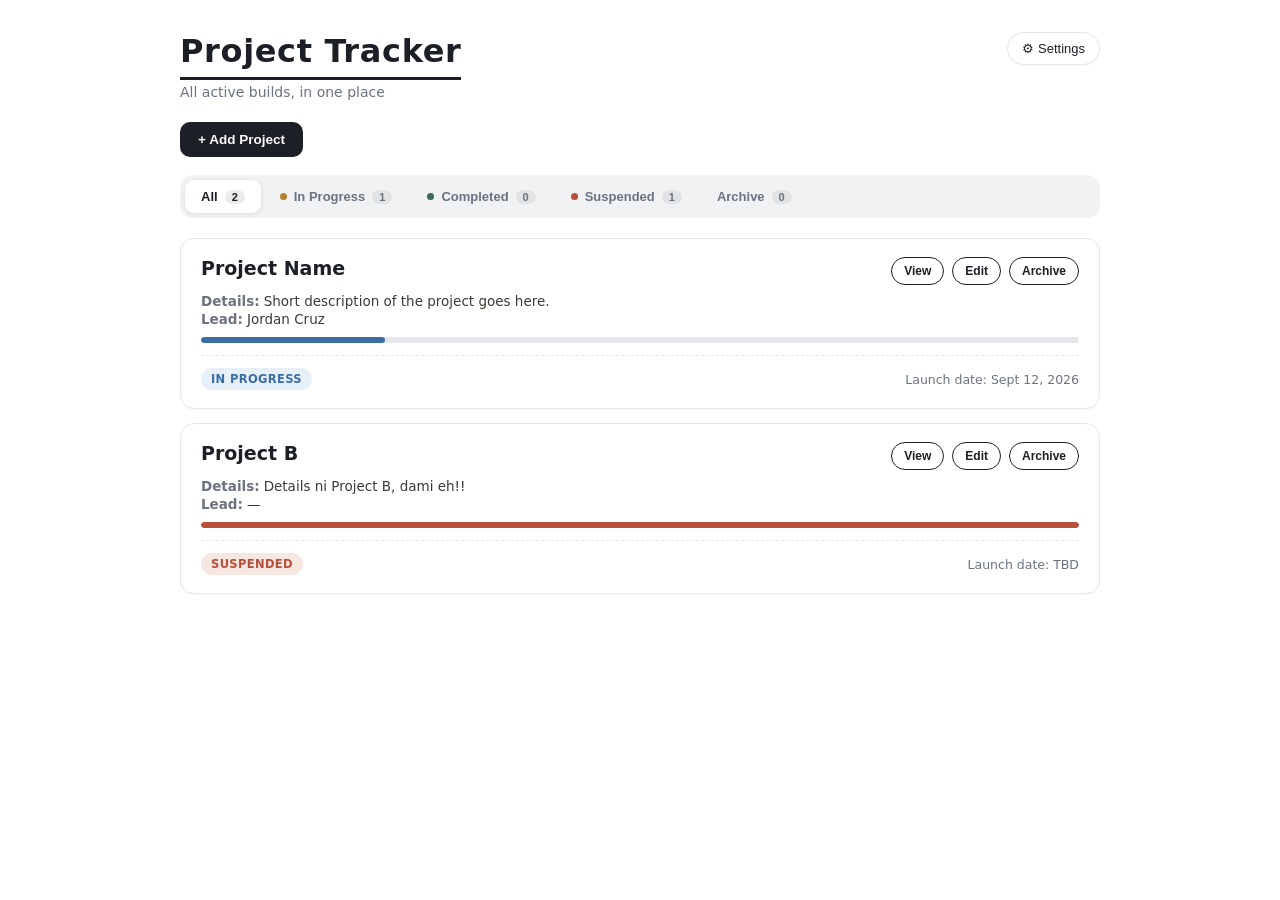
==== project-tracker.html @ 453c1de5 "Add files via upload" ====
<!DOCTYPE html>
<html lang="en">
<head>
<meta charset="UTF-8">
<meta name="viewport" content="width=device-width, initial-scale=1.0">
<title>Project Tracker</title>
<link rel="stylesheet" href="style.css">
</head>
<body>
<div class="wrap">

  <!-- ===================== HOME SCREEN ===================== -->
  <div class="screen active" id="screen-home">
    <header>
      <div>
        <h1>Project Tracker</h1>
        <p class="subtitle">All active builds, in one place</p>
      </div>
      <button class="settings-btn">⚙ Settings</button>
    </header>

    <div class="action-row">
      <button class="btn btn-primary" id="add-project-btn">+ Add Project</button>
    </div>

    <div class="home-tabs" id="home-tabs"></div>

    <div id="project-card-list"></div>
  </div>

  <!-- ===================== PROJECT DETAIL SCREEN ===================== -->
  <div class="screen" id="screen-detail">
    <button class="btn-ghost" id="back-to-home">← Back to projects</button>

    <div class="archived-banner" id="archived-banner" style="display:none;">
      🗄 This project is archived — read-only. <button class="link-btn" id="restore-from-detail-btn">↩ Restore</button>
    </div>

    <div class="detail-header">
      <div class="detail-header-left">
        <div class="detail-title" id="detail-title">Project Name</div>
        <p class="detail-sub" id="detail-sub">Lead • Status</p>
      </div>
      <div class="detail-header-right">
        <div class="detail-rate">
          <span class="detail-rate-value" id="detail-rate-value">0%</span>
          <span class="detail-meta-label">Overall Progress</span>
        </div>
        <div class="detail-launch">
          <span class="detail-launch-value" id="detail-launch-value">—</span>
          <span class="detail-meta-label">Launch date</span>
        </div>
      </div>
    </div>

    <div class="tab-bar">
      <div class="tab active" data-tab="task">Task</div>
      <div class="tab" data-tab="dashboard">Dashboard</div>
      <div class="tab" data-tab="calendar">Calendar</div>
    </div>

    <!-- TASK PANEL -->
    <div class="panel active" id="panel-task">
      <div class="task-panel-head">
        <button class="btn btn-primary" id="add-task-btn">+ Add Task</button>
      </div>
      <div id="task-groups"></div>
    </div>

    <!-- DASHBOARD PANEL -->
    <div class="panel" id="panel-dashboard">
      <div id="dashboard-content"></div>
    </div>

    <!-- CALENDAR PANEL -->
    <div class="panel" id="panel-calendar">
      <div class="dash-block">
        <div class="cal-nav">
          <button class="cal-nav-btn" id="cal-prev">‹</button>
          <span class="cal-month-label" id="cal-month-label"></span>
          <button class="cal-nav-btn" id="cal-next">›</button>
        </div>
        <div class="cal-legend">
          <span><span class="legend-swatch swatch-todo"></span>To Do</span>
          <span><span class="legend-swatch swatch-inprogress"></span>In Progress</span>
          <span><span class="legend-swatch swatch-completed"></span>Completed</span>
          <span><span class="legend-swatch swatch-overdue"></span>Overdue</span>
        </div>
        <div class="cal-grid" id="cal-grid"></div>
      </div>
    </div>
  </div>

</div>

<!-- ===================== TASK MODAL ===================== -->
<div class="modal-overlay" id="task-modal-overlay">
  <div class="modal">
    <div class="modal-top">
      <h3 class="modal-top-title" id="modal-title">New Task</h3>
      <div class="modal-top-actions" id="modal-edit-delete" style="display:none;">
        <button class="link-btn danger" id="delete-task-btn">🗑 Delete</button>
      </div>
    </div>

    <div class="modal-body">
      <div class="field">
        <label>Task Name<span class="req">*</span></label>
        <input type="text" id="f-name" placeholder="e.g. Draft wireframes">
      </div>

      <div class="field-row">
        <div class="field">
          <label>Priority<span class="req">*</span></label>
          <select id="f-priority">
            <option value="high">High</option>
            <option value="medium" selected>Medium</option>
            <option value="low">Low</option>
          </select>
        </div>
        <div class="field">
          <label>Category<span class="req">*</span></label>
          <select id="f-category">
            <option value="planning">📋 Planning</option>
            <option value="design">🎨 Design</option>
            <option value="development">💻 Development</option>
            <option value="testing">🧪 Testing</option>
            <option value="deployment">🚀 Deployment</option>
            <option value="maintenance">🔧 Maintenance</option>
          </select>
        </div>
      </div>

      <hr class="divider">

      <div class="field">
        <label>Assigned To</label>
        <input type="text" id="f-assignee" placeholder="Name">
      </div>

      <div class="field-row">
        <div class="field">
          <label>Start Date</label>
          <input type="date" id="f-start">
        </div>
        <div class="field">
          <label>Deadline</label>
          <input type="date" id="f-deadline">
        </div>
        <div class="field">
          <label>Repeat</label>
          <select id="f-repeat">
            <option value="none" selected>None</option>
            <option value="daily">Daily</option>
            <option value="weekly">Weekly</option>
            <option value="monthly">Monthly</option>
          </select>
        </div>
      </div>

      <div class="field-row">
        <div class="field">
          <label>Status</label>
          <select id="f-status">
            <option value="todo" selected>To Do</option>
            <option value="inprogress">In Progress</option>
            <option value="completed">Completed</option>
          </select>
        </div>
        <div class="field">
          <label>Progress (<span id="f-progress-val">0</span>%) <span id="f-progress-note" style="font-weight:600;color:var(--muted);text-transform:none;font-size:11px;"></span></label>
          <input type="range" id="f-progress" min="0" max="100" step="5" value="0">
          <div class="progress-track" style="margin-top:8px;"><div class="progress-fill" id="f-progress-bar-fill" style="width:0%"></div></div>
        </div>
      </div>

      <hr class="divider">

      <div class="subtask-block">
        <div class="subtask-header">+ Subtasks</div>
        <div class="subtask-body">
          <div id="subtask-list"></div>
          <div class="empty-note" id="subtask-empty">No subtask</div>
          <button class="add-line-btn" id="add-subtask-btn">+ Add Subtask</button>
        </div>
      </div>

      <div class="field">
        <label>Remarks</label>
        <ul class="remarks-log" id="remarks-log"></ul>
        <div class="empty-note" id="remarks-empty">No remarks yet</div>
        <div class="remarks-add-row">
          <input type="text" id="f-remarks-new" placeholder="Add a remark...">
          <button class="btn btn-outline" id="add-remark-btn" type="button">+ Add</button>
        </div>
      </div>
    </div>

    <div class="modal-footer">
      <button class="btn btn-cancel" id="modal-cancel-btn">Cancel</button>
      <button class="btn btn-submit" id="modal-submit-btn">Submit</button>
    </div>
  </div>
</div>

<div class="modal-overlay" id="project-modal-overlay">
  <div class="modal">
    <div class="modal-top">
      <h3 class="modal-top-title" id="pm-title">New Project</h3>
      <div class="modal-top-actions" id="pm-edit-actions" style="display:none;">
        <button class="link-btn" id="pm-archive-btn">🗄 Archive</button>
        <button class="link-btn danger" id="pm-delete-btn">🗑 Delete</button>
      </div>
    </div>

    <div class="modal-body">
      <div class="field">
        <label>Project Name<span class="req">*</span></label>
        <input type="text" id="pm-name" placeholder="e.g. Website Redesign">
      </div>

      <div class="field">
        <label>Details</label>
        <textarea id="pm-details" placeholder="Short description of the project"></textarea>
      </div>

      <div class="field-row">
        <div class="field">
          <label>Lead</label>
          <input type="text" id="pm-lead" placeholder="Name">
        </div>
        <div class="field">
          <label>Launch Date</label>
          <input type="date" id="pm-launch">
        </div>
      </div>

      <div class="field">
        <label>Status</label>
        <select id="pm-status">
          <option value="inprogress" selected>In Progress</option>
          <option value="suspended">Suspended</option>
          <option value="completed">Completed</option>
        </select>
      </div>
    </div>

    <div class="modal-footer">
      <button class="btn btn-cancel" id="pm-cancel-btn">Cancel</button>
      <button class="btn btn-submit" id="pm-submit-btn">Submit</button>
    </div>
  </div>
</div>

<!-- ===================== GENERIC CONFIRM MODAL ===================== -->
<div class="modal-overlay" id="confirm-modal-overlay">
  <div class="modal confirm-modal">
    <div class="modal-body" style="padding:24px;">
      <p class="confirm-message" id="confirm-message">Are you sure?</p>
    </div>
    <div class="modal-footer">
      <button class="btn btn-cancel" id="confirm-cancel-btn">Cancel</button>
      <button class="btn btn-submit confirm-danger" id="confirm-ok-btn">Confirm</button>
    </div>
  </div>
</div>

<!-- ===================== CALENDAR DAY-DETAIL MODAL ===================== -->
<div class="modal-overlay" id="day-modal-overlay">
  <div class="modal">
    <div class="modal-top">
      <h3 class="modal-top-title" id="day-modal-title">Tasks</h3>
    </div>
    <div class="modal-body" id="day-modal-body" style="padding-bottom:20px;"></div>
    <div class="modal-footer">
      <button class="btn btn-cancel" id="day-modal-close-btn">Close</button>
    </div>
  </div>
</div>

<script src="script.js"></script>
</body>
</html>
---- style.css ----
:root{
    --ink:#1c1f26;
    --paper:#ffffff;
    --card:#ffffff;
    --line:#e5e7eb;
    --accent:#3a6b52;
    --accent-soft:#e7efe9;
    --amber:#b9822f;
    --amber-soft:#f7ecd9;
    --red:#b6503b;
    --red-soft:#f7e7e2;
    --muted:#6b7280;
    --blue:#3b6ea5;
    --blue-soft:#e7eff7;
    --radius:14px;
    font-family: 'Segoe UI', system-ui, sans-serif;
  }
  *{box-sizing:border-box;}
  body{
    margin:0;
    background:var(--paper);
    color:var(--ink);
    padding:32px 20px 80px;
  }
  .wrap{max-width:920px;margin:0 auto;}
  .screen{display:none;}
  .screen.active{display:block;}

  /* HEADER */
  header{
    display:flex;
    justify-content:space-between;
    align-items:flex-start;
    margin-bottom:22px;
  }
  h1{
    font-size:32px;
    letter-spacing:0.02em;
    margin:0 0 4px;
    font-weight:800;
    border-bottom:3px solid var(--ink);
    padding-bottom:7px;
    display:inline-block;
  }
  .subtitle{color:var(--muted);font-size:14px;margin:0;}
  .settings-btn{
    display:flex;align-items:center;gap:6px;
    background:var(--card);
    border:1px solid var(--line);
    padding:8px 14px;
    border-radius:999px;
    font-size:13px;
    cursor:pointer;
    color:var(--ink);
    box-shadow:0 1px 2px rgba(0,0,0,0.04);
  }
  .settings-btn:hover{background:var(--accent-soft);}

  /* ACTION ROW */
  .action-row{
    display:flex;
    gap:10px;
    margin-bottom:18px;
    align-items:center;
  }
  .btn{
    border:none;
    border-radius:10px;
    padding:10px 18px;
    font-size:13.5px;
    font-weight:600;
    cursor:pointer;
    transition:transform .1s ease, box-shadow .1s ease;
  }
  .btn:active{transform:scale(0.97);}
  .btn-primary{background:var(--ink);color:#fff;}
  .btn-primary:hover{background:#000;}
  .btn-outline{background:transparent;border:1px solid var(--ink);color:var(--ink);}
  .btn-outline:hover{background:#fff;}
  .btn-ghost{background:transparent;border:none;color:var(--ink);font-weight:600;cursor:pointer;font-size:13.5px;display:flex;align-items:center;gap:6px;padding:6px 0;}
  .btn-ghost:hover{color:var(--accent);}

  /* PROJECT CARDS */
  .project-card{
    background:var(--card);
    border:1px solid var(--line);
    border-radius:var(--radius);
    padding:18px 20px;
    margin-bottom:14px;
    box-shadow:0 1px 3px rgba(0,0,0,0.03);
  }
  .project-top{
    display:flex;
    justify-content:space-between;
    align-items:flex-start;
    margin-bottom:8px;
  }
  .project-name{
    font-size:19px;
    font-weight:800;
    margin:0;
  }
  .project-actions{display:flex;gap:8px;}
  .chip-btn{
    font-size:12px;
    font-weight:600;
    padding:6px 12px;
    border-radius:999px;
    cursor:pointer;
    border:1px solid var(--line);
    background:#fff;
  }
  .chip-btn.view,
  .chip-btn.edit,
  .chip-btn.archive,
  .chip-btn.delete{border-color:var(--ink);color:var(--ink);}
  .chip-btn.view:hover,
  .chip-btn.edit:hover,
  .chip-btn.archive:hover,
  .chip-btn.delete:hover{background:#f1f2f4;}

  .project-detail{
    font-size:13.5px;
    color:#3c3a34;
    margin:2px 0;
  }
  .project-detail .label{color:var(--muted);font-weight:600;margin-right:4px;}

  .project-meta{
    display:flex;
    justify-content:space-between;
    align-items:center;
    margin-top:12px;
    padding-top:12px;
    border-top:1px dashed var(--line);
  }
  .status-pill{
    font-size:11.5px;
    font-weight:700;
    text-transform:uppercase;
    letter-spacing:0.03em;
    padding:4px 10px;
    border-radius:999px;
  }
  .status-pill.status-inprogress{background:var(--blue-soft);color:var(--blue);}
  .status-pill.status-suspended{background:var(--red-soft);color:var(--red);}
  .status-pill.status-completed{background:var(--accent-soft);color:var(--accent);}

  .launch-date{font-size:12.5px;color:var(--muted);}

  .progress-track{
    height:6px;
    background:#e5e7eb;
    border-radius:99px;
    overflow:hidden;
    margin-top:10px;
  }
  .progress-fill{
    height:100%;
    background:var(--accent);
    border-radius:99px;
  }

  /* PROJECT DETAIL HEADER */
  .detail-header{
    display:flex;justify-content:space-between;align-items:flex-start;
    gap:16px;flex-wrap:wrap;margin-bottom:6px;
  }
  .detail-title{
    font-size:26px;
    font-weight:800;
    margin:8px 0 2px;
  }
  .detail-sub{color:var(--muted);font-size:14px;margin:0 0 18px;}
  .detail-header-right{display:flex;gap:24px;align-items:center;margin-top:10px;}
  .detail-rate,.detail-launch{display:flex;flex-direction:column;align-items:flex-end;gap:2px;}
  .detail-rate-value{font-size:22px;font-weight:800;color:var(--accent);}
  .detail-launch-value {font-size:22px;font-weight:800;color:var(--accent);color: black;}
  .detail-meta-label{font-size:10.5px;color:var(--muted);font-weight:700;text-transform:uppercase;letter-spacing:0.03em;}

  /* TABS */
  .tab-bar{
    display:flex;
    gap:4px;
    border-bottom:2px solid var(--ink);
    margin:10px 0 18px;
  }
  .tab{
    padding:10px 20px;
    font-size:15px;
    font-weight:700;
    cursor:pointer;
    color:var(--muted);
    border:1px solid transparent;
    border-bottom:none;
    border-radius:10px 10px 0 0;
    position:relative;
    top:2px;
  }
  .tab.active{
    color:var(--ink);
    background:var(--card);
    border-color:var(--line);
  }
  .tab:hover:not(.active){color:var(--ink);}

  .panel{display:none;}
  .panel.active{display:block;}

  .task-panel-head{
    display:flex;justify-content:flex-end;margin-bottom:12px;
  }

  /* TASK SECTIONS */
  .task-group{
    background:var(--card);
    border:1px solid var(--line);
    border-radius:var(--radius);
    margin-bottom:12px;
    overflow:hidden;
  }
  .task-group-head{
    display:flex;
    justify-content:space-between;
    align-items:center;
    padding:16px 20px;
    cursor:pointer;
  }
  .task-group-title{
    display:flex;
    align-items:center;
    gap:10px;
    font-weight:700;
    font-size:14.5px;
    letter-spacing:0.02em;
    text-transform:uppercase;
  }

  .cat-emoji{font-size:15px;line-height:1;}
  .dot{width:9px;height:9px;border-radius:50%;flex-shrink:0;display:inline-block;}

  .count-badge{
    background:var(--paper);
    border:1px solid var(--line);
    color:var(--muted);
    font-size:11.5px;
    font-weight:600;
    padding:2px 8px;
    border-radius:999px;
  }
  .chevron{
    width:22px;height:22px;
    display:flex;align-items:center;justify-content:center;
    transition:transform .18s ease;
    color:var(--muted);
  }
  .task-group.open .chevron{transform:rotate(180deg);}

  .task-group-body{
    max-height:0;
    overflow:hidden;
    transition:max-height .22s ease;
    border-top:1px solid transparent;
  }
  .task-group.open .task-group-body{
    border-top:1px solid var(--line);
  }
  .task-list{padding:10px 20px 14px;}
  .task-item{
    display:flex;
    align-items:center;
    gap:10px;
    padding:9px 0;
    font-size:13.5px;
    border-bottom:1px solid #eceef1;
    cursor:pointer;
    border-radius:6px;
  }
  .task-item:hover{background:var(--paper);}
  .task-item:last-child{border-bottom:none;}
  .task-item input[type=checkbox]{
    width:16px;height:16px;accent-color:var(--accent);cursor:pointer;
  }
  .task-item .assignee{
    margin-left:auto;
    font-size:11px;
    color:var(--muted);
    background:var(--paper);
    border-radius:999px;
    padding:2px 8px;
    flex-shrink:0;
  }
  .task-priority{
    width:7px;height:7px;border-radius:50%;flex-shrink:0;
  }
  .prio-high{background:var(--red);}
  .prio-medium{background:var(--amber);}
  .prio-low{background:var(--accent);}
  .priority-high{color:#8B0000;}
  .priority-medium{color:#B45309;}
  .priority-low{color:#228B22;}

  /* per-category header controls */
  .task-group-controls{display:flex;align-items:center;gap:8px;}
  .icon-btn{
    width:28px;height:28px;
    display:flex;align-items:center;justify-content:center;
    border:1px solid var(--line);
    background:#fff;
    border-radius:8px;
    cursor:pointer;
    font-size:13px;
    color:var(--muted);
    flex-shrink:0;
  }
  .icon-btn:hover{background:var(--paper);color:var(--ink);}
  select.filter-select{
    font-size:12px;font-weight:600;
    padding:6px 8px;
    border-radius:8px;
    border:1px solid var(--line);
    background:#fff;
    color:var(--muted);
    cursor:pointer;
  }

  /* TASK TABLE */
  .task-table-wrap{overflow-x:auto;}
  .task-table{width:100%;border-collapse:collapse;min-width:680px;}
  .task-table th{
    text-align:left;
    font-size:10.5px;
    font-weight:700;
    text-transform:uppercase;
    letter-spacing:0.03em;
    color:var(--muted);
    padding:0 12px 8px;
    border-bottom:1px solid var(--line);
  }
  .task-table td{
    padding:12px 12px;
    font-size:13.5px;
    border-bottom:1px solid #eceef1;
    vertical-align:middle;
  }
  .task-table tbody tr{cursor:pointer;}
  .task-table tbody tr:hover{background:var(--paper);}
  .task-table tbody tr:last-child td{border-bottom:none;}
  .task-name-cell{display:flex;align-items:center;gap:8px;font-weight:600;}
  .status-badge{
    font-size:11px;font-weight:700;padding:3px 9px;border-radius:999px;
    text-transform:capitalize;white-space:nowrap;
  }
  .status-badge.status-inprogress{background:var(--amber-soft);color:var(--amber);}
  .status-badge.status-completed{background:var(--accent-soft);color:var(--accent);}
  .status-badge.status-todo{background:var(--blue-soft);color:var(--blue);}
  .remarks-cell{
    max-width:140px;
    overflow:hidden;text-overflow:ellipsis;white-space:nowrap;
    color:var(--muted);
    font-size:12.5px;
  }
  .progress-cell{display:flex;align-items:center;gap:8px;min-width:90px;}
  .progress-mini-track{flex:1;height:6px;background:#e5e7eb;border-radius:99px;overflow:hidden;}
  .progress-mini-fill{height:100%;background:var(--accent);border-radius:99px;}
  .progress-mini-text{font-size:11px;color:var(--muted);font-weight:600;flex-shrink:0;}

  .row-actions{position:relative;}
  .row-menu-btn{
    width:26px;height:26px;border:none;background:none;cursor:pointer;
    color:var(--muted);font-size:15px;border-radius:6px;
  }
  .row-menu-btn:hover{background:var(--paper);color:var(--ink);}
  .row-menu{
    display:none;
    position:absolute;right:0;top:30px;
    background:#fff;
    border:1px solid var(--line);
    border-radius:10px;
    box-shadow:0 8px 24px rgba(0,0,0,0.12);
    z-index:20;
    min-width:170px;
    overflow:hidden;
  }
  .row-menu.open{display:block;}
  .row-menu button{
    display:block;width:100%;text-align:left;
    padding:10px 14px;
    background:none;border:none;
    font-size:12.5px;font-weight:600;
    color:var(--ink);
    cursor:pointer;
  }
  .row-menu button:hover{background:var(--paper);}

  /* CALENDAR / DASHBOARD placeholders */
  .placeholder{
    background:var(--card);
    border:1px dashed var(--line);
    border-radius:var(--radius);
    padding:50px 20px;
    text-align:center;
    color:var(--muted);
    font-size:13.5px;
  }

  /* MODAL */
  .modal-overlay{
    display:none;
    position:fixed;inset:0;
    background:rgba(28,31,38,0.45);
    z-index:100;
    align-items:flex-start;
    justify-content:center;
    padding:40px 16px;
    overflow-y:auto;
  }
  .modal-overlay.active{display:flex;}
  .modal{
    background:var(--card);
    border-radius:18px;
    width:100%;
    max-width:560px;
    padding:0;
    box-shadow:0 20px 50px rgba(0,0,0,0.25);
  }
  .modal-top{
    display:flex;
    justify-content:space-between;
    align-items:center;
    padding:20px 24px;
    border-bottom:1px solid var(--line);
  }
  .modal-top-title{font-size:16px;font-weight:700;margin:0;}
  .modal-top-actions{display:flex;gap:14px;}
  .link-btn{
    background:none;border:none;cursor:pointer;
    font-size:12.5px;font-weight:600;color:var(--muted);
    display:flex;align-items:center;gap:4px;
  }
  .link-btn:hover{color:var(--ink);}
  .link-btn.danger:hover{color:var(--red);}
  .modal-body{padding:22px 24px 6px;}

  .field{margin-bottom:18px;}
  .field-row{display:flex;gap:16px;}
  .field-row .field{flex:1;}
  label{
    display:block;
    font-size:13px;
    font-weight:700;
    margin-bottom:7px;
  }
  label .req{color:var(--red);margin-left:2px;}
  input[type=text], input[type=date], select, textarea{
    width:100%;
    padding:10px 12px;
    border:1px solid var(--line);
    border-radius:9px;
    font-size:13.5px;
    font-family:inherit;
    color:var(--ink);
    background:#fff;
  }
  input[type=text]:focus, input[type=date]:focus, select:focus, textarea:focus{
    outline:none;border-color:var(--accent);
  }
  textarea{resize:vertical;min-height:64px;}
  input[type=range]:disabled{opacity:0.55;cursor:not-allowed;}

  hr.divider{border:none;border-top:1px dashed var(--line);margin:6px 0 18px;}

  .subtask-block{
    border:1px solid var(--line);
    border-radius:10px;
    overflow:hidden;
    margin-bottom:16px;
  }
  .subtask-header{
    display:flex;align-items:center;gap:8px;
    padding:10px 14px;
    font-size:13px;
    font-weight:700;
    background:var(--paper);
    cursor:pointer;
  }
  .subtask-body{padding:6px 14px 12px;}
  .subtask-row{
    display:flex;align-items:center;gap:8px;
    padding:6px 0;
    font-size:13px;
  }
  .subtask-row input[type=text]{flex:1;padding:7px 10px;font-size:13px;}
  .subtask-row .remove-x{
    cursor:pointer;color:var(--muted);font-size:15px;width:20px;text-align:center;
  }
  .subtask-row .remove-x:hover{color:var(--red);}
  .empty-note{color:var(--muted);font-size:12.5px;padding:4px 0;}
  .add-line-btn{
    background:none;border:none;color:var(--accent);font-weight:700;font-size:12.5px;cursor:pointer;
    display:flex;align-items:center;gap:5px;padding:4px 0;
  }

  .modal-footer{
    display:flex;justify-content:flex-end;gap:10px;
    padding:18px 24px 24px;
  }
  .btn-cancel{background:transparent;border:1px solid var(--line);color:var(--muted);}
  .btn-cancel:hover{background:var(--paper);}
  .btn-submit{background:var(--accent);color:#fff;}
  .btn-submit:hover{background:#2f5a44;}

  /* ===================== DASHBOARD ===================== */
  .dash-block{
    background:var(--card);
    border:1px solid var(--line);
    border-radius:var(--radius);
    padding:20px 22px;
    margin-bottom:16px;
  }
  .dash-block-title{
    font-size:13px;
    font-weight:700;
    text-transform:uppercase;
    letter-spacing:0.04em;
    color:var(--muted);
    margin:0 0 16px;
  }

  .pie-row{
    display:flex;
    gap:16px;
    flex-wrap:wrap;
    align-items:stretch;
  }
  
  .pie-card{
    flex:1;
    min-width:110px;
    display:flex;
    flex-direction:column;
    align-items:center;
    gap:10px;
    padding:14px 10px;
    border:1px solid var(--line);
    border-radius:12px;
    background:var(--paper);
  }
  .pie-ring{
    width:76px;height:76px;
    border-radius:50%;
    display:flex;align-items:center;justify-content:center;
    position:relative;
  }
  .pie-ring::after{
    content:'';
    position:absolute;
    width:46px;height:46px;
    border-radius:50%;
    background:var(--paper);
  }
  .pie-count{
    position:relative;
    z-index:1;
    font-size:16px;
    font-weight:800;
  }
  .pie-label{font-size:12px;font-weight:700;text-align:center;}
  .pie-sublabel{font-size:10.5px;font-weight:600;color:var(--muted);text-align:center;}

  .gantt-legend{
    display:flex;gap:16px;margin-bottom:14px;flex-wrap:wrap;
  }
  .gantt-legend span{
    display:flex;align-items:center;gap:6px;font-size:12px;color:var(--muted);font-weight:600;
  }
  .legend-swatch{width:12px;height:12px;border-radius:3px;flex-shrink:0;}
  .swatch-completed{background:var(--accent);}
  .swatch-inprogress{background:var(--amber);}
  .swatch-todo{background:var(--blue);}
  .swatch-overdue{background:#9e2c15;}

  .gantt-wrap{overflow-x:auto;}

  /* fixed 31-column gantt grid: header + one row per task, each task bar is
     a single continuous grid item (no per-day seams) */
  .gantt-grid-head-row,.gantt-grid-row{display:flex;align-items:center;gap:0;}
  .gantt-grid-head-row{padding-bottom:6px;border-bottom:1px solid var(--line);margin-bottom:8px;}
  .gantt-grid-rows{display:flex;flex-direction:column;gap:14px;min-width:986px;}
  .gantt-grid-taskname{
    width:170px;flex-shrink:0;font-size:12px;font-weight:600;line-height:1.3;
    white-space:normal;word-break:break-word;padding-right:10px;
    display:-webkit-box;-webkit-line-clamp:2;-webkit-box-orient:vertical;overflow:hidden;
  }
  .gantt-grid-track-head{display:grid;min-width:806px;}
  .gantt-grid-head-cell{font-size:10px;color:var(--muted);font-weight:700;text-align:center;}
  .gantt-grid-head-cell.disabled{color:transparent;}
  .gantt-grid-track{
    display:grid;position:relative;height:22px;min-width:806px;
    background-image:repeating-linear-gradient(to right, #eceef1 0, #eceef1 1px, transparent 1px, transparent 26px);
  }
  .gantt-grid-bar{
    grid-row:1;align-self:center;height:14px;border-radius:7px;
    box-shadow:0 1px 2px rgba(0,0,0,0.08);
  }
  .gantt-grid-invalid{
    grid-row:1;align-self:stretch;
    background-image:repeating-linear-gradient(-45deg, #f1f2f4 0, #f1f2f4 4px, transparent 4px, transparent 8px);
  }

  .employee-rows{display:flex;flex-direction:column;gap:14px;position:relative;z-index:1;}
  .employee-row{display:flex;align-items:center;gap:14px;}
  .employee-name{width:100px;flex-shrink:0;font-size:13px;font-weight:700;}
  .employee-track{flex:1;height:16px;display:flex;background:var(--paper);border-radius:8px;overflow:hidden;border:1px solid var(--line);}
  .employee-seg{height:100%;}

  /* x/y-axis chart scaffolding for the workload block */
  .employee-rows-wrap{position:relative;}
  .employee-gridlines{position:absolute;top:0;bottom:0;left:114px;right:0;z-index:0;}
  .employee-gridline{position:absolute;top:0;bottom:0;width:1px;background:var(--line);}
  .employee-axis-row{display:flex;align-items:center;gap:14px;margin-top:4px;}
  .employee-axis-spacer{width:100px;flex-shrink:0;}
  .employee-axis-endspacer{width:0;flex-shrink:0;}
  .employee-axis-track{flex:1;position:relative;height:20px;}
  .employee-axis-line{position:absolute;top:0;left:0;right:0;height:1px;background:var(--ink);}
  .employee-axis-tick{
    position:absolute;top:6px;transform:translateX(-50%);
    font-size:10.5px;color:var(--muted);font-weight:700;
  }
  .employee-axis-caption{
    text-align:center;font-size:10.5px;color:var(--muted);font-weight:700;
    text-transform:uppercase;letter-spacing:0.03em;margin-top:6px;
  }

  .dash-table{width:100%;border-collapse:collapse;}
  .dash-table th{
    text-align:left;font-size:11px;color:var(--muted);text-transform:uppercase;letter-spacing:0.03em;
    padding:0 10px 8px;border-bottom:1px solid var(--line);font-weight:700;
    cursor:pointer;user-select:none;white-space:nowrap;
  }
  .dash-table th:hover{color:var(--ink);}
  .dash-table th .sort-arrow{font-size:9px;margin-left:3px;opacity:0.6;}
  .dash-table td{
    padding:10px 10px;font-size:13px;border-bottom:1px solid #eceef1;
  }
  .dash-table tr:last-child td{border-bottom:none;}
  .overdue-days{color:#9e2c15;font-weight:700;font-size:12px;}
  .progress-mini{
    display:inline-block;font-size:11.5px;font-weight:700;color:var(--accent);
    background:var(--accent-soft);padding:2px 8px;border-radius:999px;
  }
  .dash-two-col{display:flex;gap:16px;flex-wrap:wrap;}
  .dash-two-col > .dash-block{flex:1;min-width:280px;}

  /* pagination */
  .pager{display:flex;align-items:center;justify-content:flex-end;gap:10px;margin-top:10px;}
  .pager-btn{
    width:26px;height:26px;border:1px solid var(--line);background:#fff;border-radius:7px;
    cursor:pointer;font-size:12px;color:var(--ink);display:flex;align-items:center;justify-content:center;
  }
  .pager-btn:hover:not(:disabled){background:var(--paper);}
  .pager-btn:disabled{opacity:0.35;cursor:default;}
  .pager-info{font-size:11.5px;color:var(--muted);font-weight:600;}

  /* calendar */
  .cal-nav{display:flex;align-items:center;justify-content:space-between;margin-bottom:16px;}
  .cal-nav-btn{
    width:32px;height:32px;border:1px solid var(--line);background:#fff;border-radius:8px;
    cursor:pointer;font-size:14px;display:flex;align-items:center;justify-content:center;
  }
  .cal-nav-btn:hover{background:var(--paper);}
  .cal-month-label{font-size:16px;font-weight:800;}
  .cal-grid{display:grid;grid-template-columns:repeat(7,1fr);gap:6px;}
  .cal-dow{font-size:11px;font-weight:700;color:var(--muted);text-align:center;text-transform:uppercase;padding-bottom:4px;}
  .cal-cell{
    min-height:78px;border:1px solid var(--line);border-radius:10px;background:var(--card);
    padding:6px;display:flex;flex-direction:column;gap:4px;
  }
  .cal-cell.empty{background:transparent;border-color:transparent;}
  .cal-cell.today{border-color:var(--accent);box-shadow:0 0 0 1px var(--accent) inset;}
  .cal-daynum{font-size:12px;font-weight:700;color:var(--muted);}
  .cal-cell.today .cal-daynum{color:var(--accent);}
  .cal-task-chip{
    font-size:10px;font-weight:600;padding:2px 6px;border-radius:6px;
    background:var(--accent-soft);color:var(--accent);
    overflow:hidden;text-overflow:ellipsis;white-space:nowrap;
  }
  .cal-task-chip.chip-todo{background:var(--blue-soft);color:var(--blue);}
  .cal-task-chip.chip-inprogress{background:var(--amber-soft);color:var(--amber);}
  .cal-task-chip.chip-completed{background:var(--accent-soft);color:var(--accent);}
  .cal-task-chip.overdue-chip {position:relative;background-color:#9e2c15;color: white;}  
  .cal-more{font-size:10px;color:var(--muted);font-weight:600;}
  .cal-legend{display:flex;gap:16px;margin-bottom:14px;flex-wrap:wrap;font-size:12px;color:var(--muted);font-weight:600;}
  .cal-legend span{display:flex;align-items:center;gap:6px;}

  /* ===================== NEW / ADDED STYLES ===================== */

  /* home screen status tabs (All / In Progress / Completed / Suspended / Archive)
     — segmented-control style: soft grey track, active tab lifts onto a
     white card with a subtle shadow, each tab carries a small color dot
     that echoes its status color for quick scanning. */
  .home-tabs{
    display:flex;gap:3px;margin-bottom:20px;flex-wrap:wrap;
    background:#f1f2f4;padding:5px;border-radius:13px;border:none;
  }
  .home-tab{
    background:transparent;border:none;border-radius:9px;
    padding:9px 16px;
    font-size:13px;font-weight:700;color:var(--muted);cursor:pointer;
    display:flex;align-items:center;gap:7px;
    transition:background .15s ease,color .15s ease,box-shadow .15s ease;
  }
  .home-tab:hover:not(.active){color:var(--ink);background:rgba(255,255,255,0.6);}
  .home-tab.active{color:var(--ink);background:#fff;box-shadow:0 1px 4px rgba(0,0,0,0.1);}
  .home-tab-dot{width:7px;height:7px;border-radius:50%;flex-shrink:0;}
  .home-tab-count{
    font-weight:700;color:inherit;font-size:11px;
    background:rgba(0,0,0,0.06);padding:1px 7px;border-radius:999px;
  }
  .home-tab.active .home-tab-count{background:rgba(0,0,0,0.08);}

  /* automated progress bar states */
  .progress-fill.bar-completed{background:var(--accent);}
  .progress-fill.bar-suspended{background:var(--red);}
  .progress-fill.bar-inprogress{background:var(--blue);}

  /* archived project read-only banner */
  .archived-banner{
    display:flex;align-items:center;gap:10px;
    background:var(--red-soft);color:var(--red);
    border:1px solid var(--red);border-radius:10px;
    padding:10px 16px;margin-bottom:14px;
    font-size:13px;font-weight:600;
  }
  .archived-banner .link-btn{color:var(--red);font-weight:700;}
  .archived-banner .link-btn:hover{color:#7a2f1f;}

  /* generic confirm modal */
  .confirm-modal{max-width:420px;}
  .confirm-message{font-size:14.5px;font-weight:600;margin:0;line-height:1.5;}
  .confirm-danger{background:var(--red);}
  .confirm-danger:hover{background:#93402e;}

  /* task table: keep deadline & assignee on one line */
  .deadline-cell{white-space:nowrap;}
  .assignee-cell{
    white-space:nowrap;max-width:140px;overflow:hidden;text-overflow:ellipsis;
    display:block;
  }

  /* task table: delete button replacing the old ⋮ menu */
  .delete-row-btn{
    width:28px;height:28px;border:none;background:none;cursor:pointer;
    color:var(--muted);font-size:14px;border-radius:6px;
  }
  .delete-row-btn:hover{background:var(--red-soft);color:var(--red);}

  /* task table: bulleted, timestamped remarks */
  .remarks-cell{max-width:220px;}
  .remarks-cell-list{list-style:disc;margin:0;padding-left:16px;}
  .remarks-cell-list li{
    font-size:11.5px;color:var(--muted);line-height:1.5;
    overflow:hidden;text-overflow:ellipsis;white-space:nowrap;max-width:200px;
  }
  .remarks-cell-ts{font-weight:700;color:var(--ink);margin-right:4px;}

  /* modal: remarks log editor */
  .remarks-log{list-style:none;margin:0 0 6px;padding:0;max-height:150px;overflow-y:auto;}
  .remarks-log-item{
    display:flex;justify-content:space-between;gap:10px;
    padding:8px 0;border-bottom:1px solid #eceef1;font-size:13px;
  }
  .remarks-log-item:last-child{border-bottom:none;}
  .remarks-log-text{flex:1;}
  .remarks-log-ts{font-size:11px;color:var(--muted);font-weight:600;white-space:nowrap;flex-shrink:0;}
  .remarks-log-delete{
    border:none;background:none;cursor:pointer;color:var(--muted);
    font-size:12px;width:20px;height:20px;flex-shrink:0;border-radius:5px;
  }
  .remarks-log-delete:hover{background:var(--red-soft);color:var(--red);}
  .remarks-add-row{display:flex;gap:8px;margin-top:4px;}
  .remarks-add-row input{flex:1;}
  .remarks-add-row .btn{padding:9px 14px;font-size:12.5px;flex-shrink:0;}

  /* dashboard: hoverable donut */
  .pie-ring-hover{cursor:pointer;transition:transform .12s ease;}
  .pie-ring-hover:hover{transform:scale(1.08);}
  .pie-ring-hover{position:relative;}
  .pie-tooltip{
    position:absolute;bottom:calc(100% + 10px);left:50%;transform:translateX(-50%) translateY(4px);
    background:var(--ink);color:#fff;border-radius:10px;padding:10px 12px;
    min-width:150px;box-shadow:0 6px 16px rgba(0,0,0,0.18);
    opacity:0;pointer-events:none;transition:opacity .12s ease, transform .12s ease;
    z-index:5;
  }
  .pie-tooltip::after{
    content:'';position:absolute;top:100%;left:50%;transform:translateX(-50%);
    border:6px solid transparent;border-top-color:var(--ink);
  }
  .pie-ring-hover:hover .pie-tooltip{opacity:1;transform:translateX(-50%) translateY(0);}
  .pie-tooltip-row{
    display:flex;align-items:center;gap:6px;font-size:11.5px;font-weight:600;
    white-space:nowrap;padding:2px 0;
  }
  .pie-tooltip-val{margin-left:auto;font-weight:800;}

  /* dashboard: gantt month nav row */
  .gantt-head-row{display:flex;justify-content:space-between;align-items:center;margin-bottom:16px;flex-wrap:wrap;gap:10px;}
  .gantt-nav{margin-bottom:0;gap:10px;}
  .gantt-month-label{font-size:13px;}

  /* calendar: clickable chips / +more */
  .cal-task-chip[data-open-task]{cursor:pointer;}
  .cal-task-chip[data-open-task]:hover{filter:brightness(0.92);}
  .cal-more{cursor:pointer;text-decoration:underline;}
  .cal-more:hover{color:var(--ink);}

  /* calendar day-detail modal */
  .day-modal-row{
    display:flex;justify-content:space-between;align-items:center;gap:12px;
    padding:10px 0;border-bottom:1px solid #eceef1;cursor:pointer;
  }
  .day-modal-row:last-child{border-bottom:none;}
  .day-modal-row:hover{background:var(--paper);}
  .day-modal-row-meta{font-size:11.5px;color:var(--muted);font-weight:600;flex-shrink:0;}
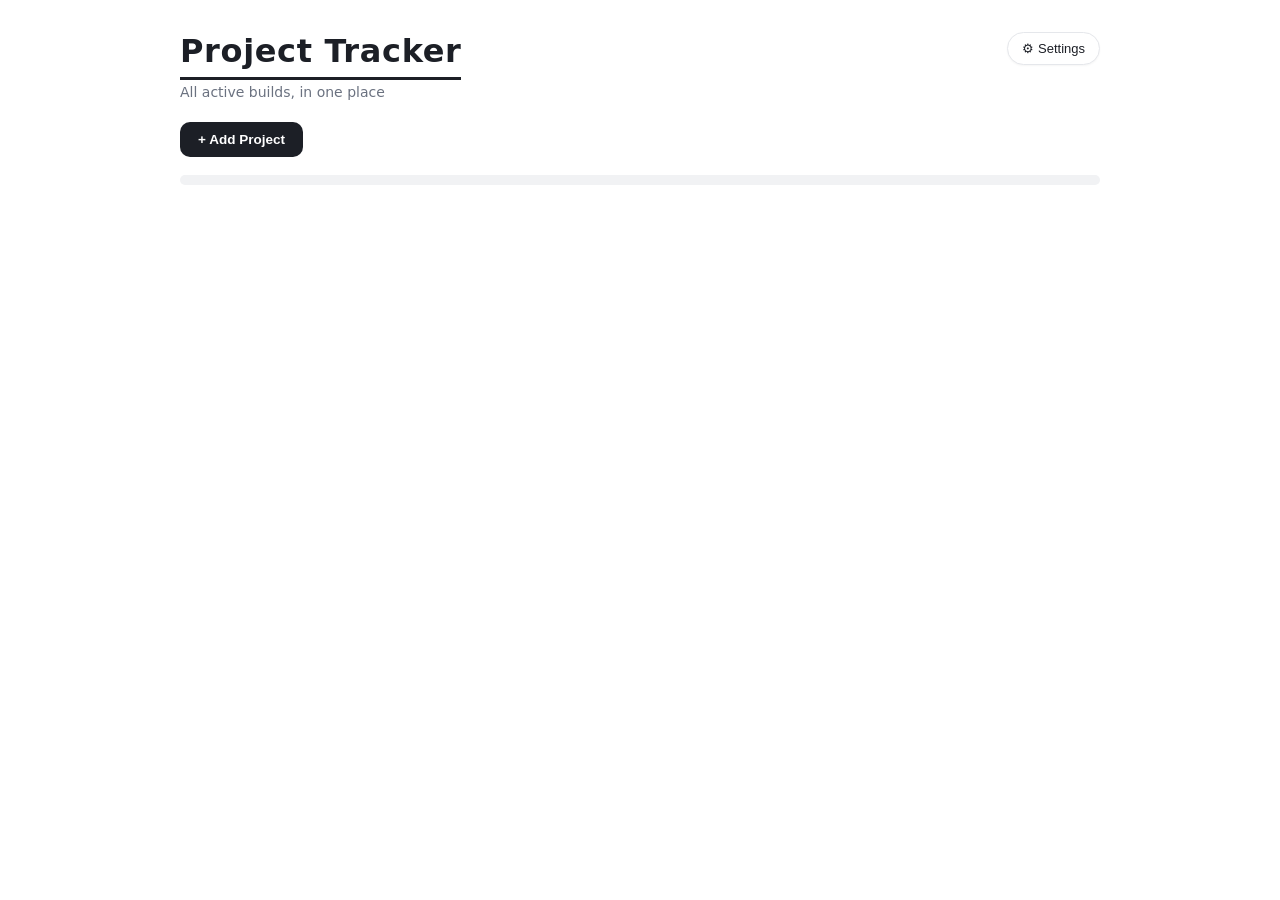
==== commit 0cbcd8e8: "change" ====
--- a/project-tracker.html
+++ b/project-tracker.html
@@ -16,7 +16,9 @@
         <h1>Project Tracker</h1>
         <p class="subtitle">All active builds, in one place</p>
       </div>
-      <button class="settings-btn">⚙ Settings</button>
+      <div class="settings-wrap">
+        <button class="settings-btn" id="settings-btn">⚙ Settings</button>
+      </div>
     </header>
 
     <div class="action-row">
@@ -39,6 +41,7 @@
     <div class="detail-header">
       <div class="detail-header-left">
         <div class="detail-title" id="detail-title">Project Name</div>
+        <p class="detail-details" id="detail-details">Project description</p>
         <p class="detail-sub" id="detail-sub">Lead • Status</p>
       </div>
       <div class="detail-header-right">
@@ -48,7 +51,7 @@
         </div>
         <div class="detail-launch">
           <span class="detail-launch-value" id="detail-launch-value">—</span>
-          <span class="detail-meta-label">Launch date</span>
+          <span class="detail-meta-label">Deployment Date</span>
         </div>
       </div>
     </div>
@@ -81,7 +84,6 @@
           <button class="cal-nav-btn" id="cal-next">›</button>
         </div>
         <div class="cal-legend">
-          <span><span class="legend-swatch swatch-todo"></span>To Do</span>
           <span><span class="legend-swatch swatch-inprogress"></span>In Progress</span>
           <span><span class="legend-swatch swatch-completed"></span>Completed</span>
           <span><span class="legend-swatch swatch-overdue"></span>Overdue</span>
@@ -98,9 +100,6 @@
   <div class="modal">
     <div class="modal-top">
       <h3 class="modal-top-title" id="modal-title">New Task</h3>
-      <div class="modal-top-actions" id="modal-edit-delete" style="display:none;">
-        <button class="link-btn danger" id="delete-task-btn">🗑 Delete</button>
-      </div>
     </div>
 
     <div class="modal-body">
@@ -121,12 +120,7 @@
         <div class="field">
           <label>Category<span class="req">*</span></label>
           <select id="f-category">
-            <option value="planning">📋 Planning</option>
-            <option value="design">🎨 Design</option>
-            <option value="development">💻 Development</option>
-            <option value="testing">🧪 Testing</option>
-            <option value="deployment">🚀 Deployment</option>
-            <option value="maintenance">🔧 Maintenance</option>
+            <!-- options are generated from categoryMeta in script.js so the emoji here always matches the rest of the app -->
           </select>
         </div>
       </div>
@@ -162,8 +156,7 @@
         <div class="field">
           <label>Status</label>
           <select id="f-status">
-            <option value="todo" selected>To Do</option>
-            <option value="inprogress">In Progress</option>
+            <option value="inprogress" selected>In Progress</option>
             <option value="completed">Completed</option>
           </select>
         </div>
@@ -197,8 +190,10 @@
     </div>
 
     <div class="modal-footer">
-      <button class="btn btn-cancel" id="modal-cancel-btn">Cancel</button>
-      <button class="btn btn-submit" id="modal-submit-btn">Submit</button>
+      <div class="modal-footer-right">
+        <button class="btn btn-cancel" id="modal-cancel-btn">Cancel</button>
+        <button class="btn btn-submit" id="modal-submit-btn">Submit</button>
+      </div>
     </div>
   </div>
 </div>
@@ -209,7 +204,7 @@
       <h3 class="modal-top-title" id="pm-title">New Project</h3>
       <div class="modal-top-actions" id="pm-edit-actions" style="display:none;">
         <button class="link-btn" id="pm-archive-btn">🗄 Archive</button>
-        <button class="link-btn danger" id="pm-delete-btn">🗑 Delete</button>
+        <button class="link-btn danger" id="pm-delete-btn"><svg class="trash-icon" viewBox="0 0 24 24" width="14" height="14" fill="none" stroke="currentColor" stroke-width="2" stroke-linecap="round" stroke-linejoin="round"><path d="M4 7h16"/><path d="M9 7V4a1 1 0 0 1 1-1h4a1 1 0 0 1 1 1v3"/><path d="M6 7l1 12a2 2 0 0 0 2 2h6a2 2 0 0 0 2-2l1-12"/><path d="M10 11v6"/><path d="M14 11v6"/></svg> Delete</button>
       </div>
     </div>
 
@@ -230,7 +225,7 @@
           <input type="text" id="pm-lead" placeholder="Name">
         </div>
         <div class="field">
-          <label>Launch Date</label>
+          <label>Deployment Date</label>
           <input type="date" id="pm-launch">
         </div>
       </div>
--- a/style.css
+++ b/style.css
@@ -143,7 +143,8 @@
     border-radius:999px;
   }
   .status-pill.status-inprogress{background:var(--blue-soft);color:var(--blue);}
-  .status-pill.status-suspended{background:var(--red-soft);color:var(--red);}
+  .status-pill.status-suspended{background:var(--amber-soft);color:var(--amber);}
+  .status-pill.status-overdue{background:var(--red-soft);color:var(--red);}
   .status-pill.status-completed{background:var(--accent-soft);color:var(--accent);}
 
   .launch-date{font-size:12.5px;color:var(--muted);}
@@ -171,7 +172,12 @@
     font-weight:800;
     margin:8px 0 2px;
   }
-  .detail-sub{color:var(--muted);font-size:14px;margin:0 0 18px;}
+  .detail-details{color:var(--ink);font-size:13.5px;margin:0 0 8px;max-width:520px;line-height:1.5;}
+  .detail-sub{color:var(--muted);font-size:14px;margin:0 0 18px;}
+  .status-text{font-weight:700;}
+  .status-text-inprogress{color:var(--blue);}
+  .status-text-completed{color:var(--accent);}
+  .status-text-suspended{color:var(--amber);}
   .detail-header-right{display:flex;gap:24px;align-items:center;margin-top:10px;}
   .detail-rate,.detail-launch{display:flex;flex-direction:column;align-items:flex-end;gap:2px;}
   .detail-rate-value{font-size:22px;font-weight:800;color:var(--accent);}
@@ -326,7 +332,18 @@
 
   /* TASK TABLE */
   .task-table-wrap{overflow-x:auto;}
-  .task-table{width:100%;border-collapse:collapse;min-width:680px;}
+  .task-table{width:100%;border-collapse:collapse;table-layout:fixed;min-width:680px;}
+  /* fixed column widths (same set on every category table) so all the
+     per-category tables line up with one another instead of each auto-sizing
+     to its own content */
+  .task-table th:nth-child(1), .task-table td:nth-child(1){width:22%;}
+  .task-table th:nth-child(2), .task-table td:nth-child(2){width:12%;}
+  .task-table th:nth-child(3), .task-table td:nth-child(3){width:9%;}
+  .task-table th:nth-child(4), .task-table td:nth-child(4){width:11%;}
+  .task-table th:nth-child(5), .task-table td:nth-child(5){width:11%;}
+  .task-table th:nth-child(6), .task-table td:nth-child(6){width:18%;}
+  .task-table th:nth-child(7), .task-table td:nth-child(7){width:12%;}
+  .task-table th:nth-child(8), .task-table td:nth-child(8){width:5%;}
   .task-table th{
     text-align:left;
     font-size:10.5px;
@@ -336,17 +353,20 @@
     color:var(--muted);
     padding:0 12px 8px;
     border-bottom:1px solid var(--line);
+    overflow:hidden;text-overflow:ellipsis;white-space:nowrap;
   }
   .task-table td{
     padding:12px 12px;
     font-size:13.5px;
     border-bottom:1px solid #eceef1;
     vertical-align:middle;
+    overflow:hidden;
   }
   .task-table tbody tr{cursor:pointer;}
   .task-table tbody tr:hover{background:var(--paper);}
   .task-table tbody tr:last-child td{border-bottom:none;}
-  .task-name-cell{display:flex;align-items:center;gap:8px;font-weight:600;}
+  .task-name-cell{display:flex;align-items:center;gap:8px;font-weight:600;min-width:0;}
+  .task-name-cell span:last-child{overflow:hidden;text-overflow:ellipsis;white-space:nowrap;min-width:0;}
   .status-badge{
     font-size:11px;font-weight:700;padding:3px 9px;border-radius:999px;
     text-transform:capitalize;white-space:nowrap;
@@ -502,13 +522,20 @@
   }
 
   .modal-footer{
-    display:flex;justify-content:flex-end;gap:10px;
+    display:flex;justify-content:flex-end;align-items:center;gap:10px;
     padding:18px 24px 24px;
   }
+  .modal-footer-right{display:flex;gap:10px;margin-left:auto;}
   .btn-cancel{background:transparent;border:1px solid var(--line);color:var(--muted);}
   .btn-cancel:hover{background:var(--paper);}
   .btn-submit{background:var(--accent);color:#fff;}
   .btn-submit:hover{background:#2f5a44;}
+  .btn-delete{background:transparent;border:1px solid var(--red);color:var(--red);}
+  .btn-delete:hover{background:var(--red-soft);}
+
+  /* task modal status field: colored to match the two allowed states */
+  #f-status.status-select-inprogress{color:var(--blue);border-color:var(--blue);font-weight:700;}
+  #f-status.status-select-completed{color:var(--accent);border-color:var(--accent);font-weight:700;}
 
   /* ===================== DASHBOARD ===================== */
   .dash-block{
@@ -539,13 +566,14 @@
     min-width:110px;
     display:flex;
     flex-direction:column;
-    align-items:center;
+    align-items:flex-start;
     gap:10px;
     padding:14px 10px;
     border:1px solid var(--line);
     border-radius:12px;
     background:var(--paper);
   }
+  .pie-card-ring-wrap{width:100%;display:flex;justify-content:center;}
   .pie-ring{
     width:76px;height:76px;
     border-radius:50%;
@@ -565,7 +593,7 @@
     font-size:16px;
     font-weight:800;
   }
-  .pie-label{font-size:12px;font-weight:700;text-align:center;}
+  .pie-label{font-size:12px;font-weight:700;text-align:left;}
   .pie-sublabel{font-size:10.5px;font-weight:600;color:var(--muted);text-align:center;}
 
   .gantt-legend{
@@ -580,24 +608,26 @@
   .swatch-todo{background:var(--blue);}
   .swatch-overdue{background:#9e2c15;}
 
-  .gantt-wrap{overflow-x:auto;}
+  .gantt-wrap{overflow-x:hidden;width:100%;}
 
   /* fixed 31-column gantt grid: header + one row per task, each task bar is
-     a single continuous grid item (no per-day seams) */
-  .gantt-grid-head-row,.gantt-grid-row{display:flex;align-items:center;gap:0;}
+     a single continuous grid item (no per-day seams). Columns are fluid
+     (fr-based) so the whole grid always fits the container width — never
+     scrolls, just gets narrower/more cramped on smaller screens. */
+  .gantt-grid-head-row,.gantt-grid-row{display:flex;align-items:center;gap:0;width:100%;}
   .gantt-grid-head-row{padding-bottom:6px;border-bottom:1px solid var(--line);margin-bottom:8px;}
-  .gantt-grid-rows{display:flex;flex-direction:column;gap:14px;min-width:986px;}
+  .gantt-grid-rows{display:flex;flex-direction:column;gap:14px;width:100%;}
   .gantt-grid-taskname{
-    width:170px;flex-shrink:0;font-size:12px;font-weight:600;line-height:1.3;
-    white-space:normal;word-break:break-word;padding-right:10px;
+    width:130px;flex-shrink:0;font-size:12px;font-weight:600;line-height:1.3;
+    white-space:normal;word-break:break-word;padding-right:8px;
     display:-webkit-box;-webkit-line-clamp:2;-webkit-box-orient:vertical;overflow:hidden;
   }
-  .gantt-grid-track-head{display:grid;min-width:806px;}
-  .gantt-grid-head-cell{font-size:10px;color:var(--muted);font-weight:700;text-align:center;}
+  .gantt-grid-track-head{display:grid;flex:1;min-width:0;}
+  .gantt-grid-head-cell{font-size:9px;color:var(--muted);font-weight:700;text-align:center;overflow:hidden;}
   .gantt-grid-head-cell.disabled{color:transparent;}
   .gantt-grid-track{
-    display:grid;position:relative;height:22px;min-width:806px;
-    background-image:repeating-linear-gradient(to right, #eceef1 0, #eceef1 1px, transparent 1px, transparent 26px);
+    display:grid;position:relative;height:22px;flex:1;min-width:0;
+    background-image:repeating-linear-gradient(to right, #eceef1 0, #eceef1 1px, transparent 1px, transparent calc(100%/31));
   }
   .gantt-grid-bar{
     grid-row:1;align-self:center;height:14px;border-radius:7px;
@@ -611,7 +641,7 @@
   .employee-rows{display:flex;flex-direction:column;gap:14px;position:relative;z-index:1;}
   .employee-row{display:flex;align-items:center;gap:14px;}
   .employee-name{width:100px;flex-shrink:0;font-size:13px;font-weight:700;}
-  .employee-track{flex:1;height:16px;display:flex;background:var(--paper);border-radius:8px;overflow:hidden;border:1px solid var(--line);}
+  .employee-track{flex:1;height:16px;display:flex;background:var(--paper);border-radius:0;overflow:hidden;border:1px solid var(--line);}
   .employee-seg{height:100%;}
 
   /* x/y-axis chart scaffolding for the workload block */
@@ -675,12 +705,14 @@
   .cal-cell{
     min-height:78px;border:1px solid var(--line);border-radius:10px;background:var(--card);
     padding:6px;display:flex;flex-direction:column;gap:4px;
+    overflow:hidden;min-width:0;
   }
   .cal-cell.empty{background:transparent;border-color:transparent;}
   .cal-cell.today{border-color:var(--accent);box-shadow:0 0 0 1px var(--accent) inset;}
   .cal-daynum{font-size:12px;font-weight:700;color:var(--muted);}
   .cal-cell.today .cal-daynum{color:var(--accent);}
   .cal-task-chip{
+    display:block;width:100%;max-width:100%;box-sizing:border-box;
     font-size:10px;font-weight:600;padding:2px 6px;border-radius:6px;
     background:var(--accent-soft);color:var(--accent);
     overflow:hidden;text-overflow:ellipsis;white-space:nowrap;
@@ -759,10 +791,9 @@
   .remarks-cell{max-width:220px;}
   .remarks-cell-list{list-style:disc;margin:0;padding-left:16px;}
   .remarks-cell-list li{
-    font-size:11.5px;color:var(--muted);line-height:1.5;
-    overflow:hidden;text-overflow:ellipsis;white-space:nowrap;max-width:200px;
-  }
-  .remarks-cell-ts{font-weight:700;color:var(--ink);margin-right:4px;}
+    font-size:12px;color:var(--ink);line-height:1.5;font-weight:500;
+    overflow:hidden;text-overflow:ellipsis;white-space:nowrap;max-width:100%;
+  }
 
   /* modal: remarks log editor */
   .remarks-log{list-style:none;margin:0 0 6px;padding:0;max-height:150px;overflow-y:auto;}
@@ -809,9 +840,9 @@
   .gantt-nav{margin-bottom:0;gap:10px;}
   .gantt-month-label{font-size:13px;}
 
-  /* calendar: clickable chips / +more */
-  .cal-task-chip[data-open-task]{cursor:pointer;}
-  .cal-task-chip[data-open-task]:hover{filter:brightness(0.92);}
+  /* calendar: clickable chips / +more — both open the summarized day view */
+  .cal-task-chip[data-open-day]{cursor:pointer;}
+  .cal-task-chip[data-open-day]:hover{filter:brightness(0.92);}
   .cal-more{cursor:pointer;text-decoration:underline;}
   .cal-more:hover{color:var(--ink);}
 
